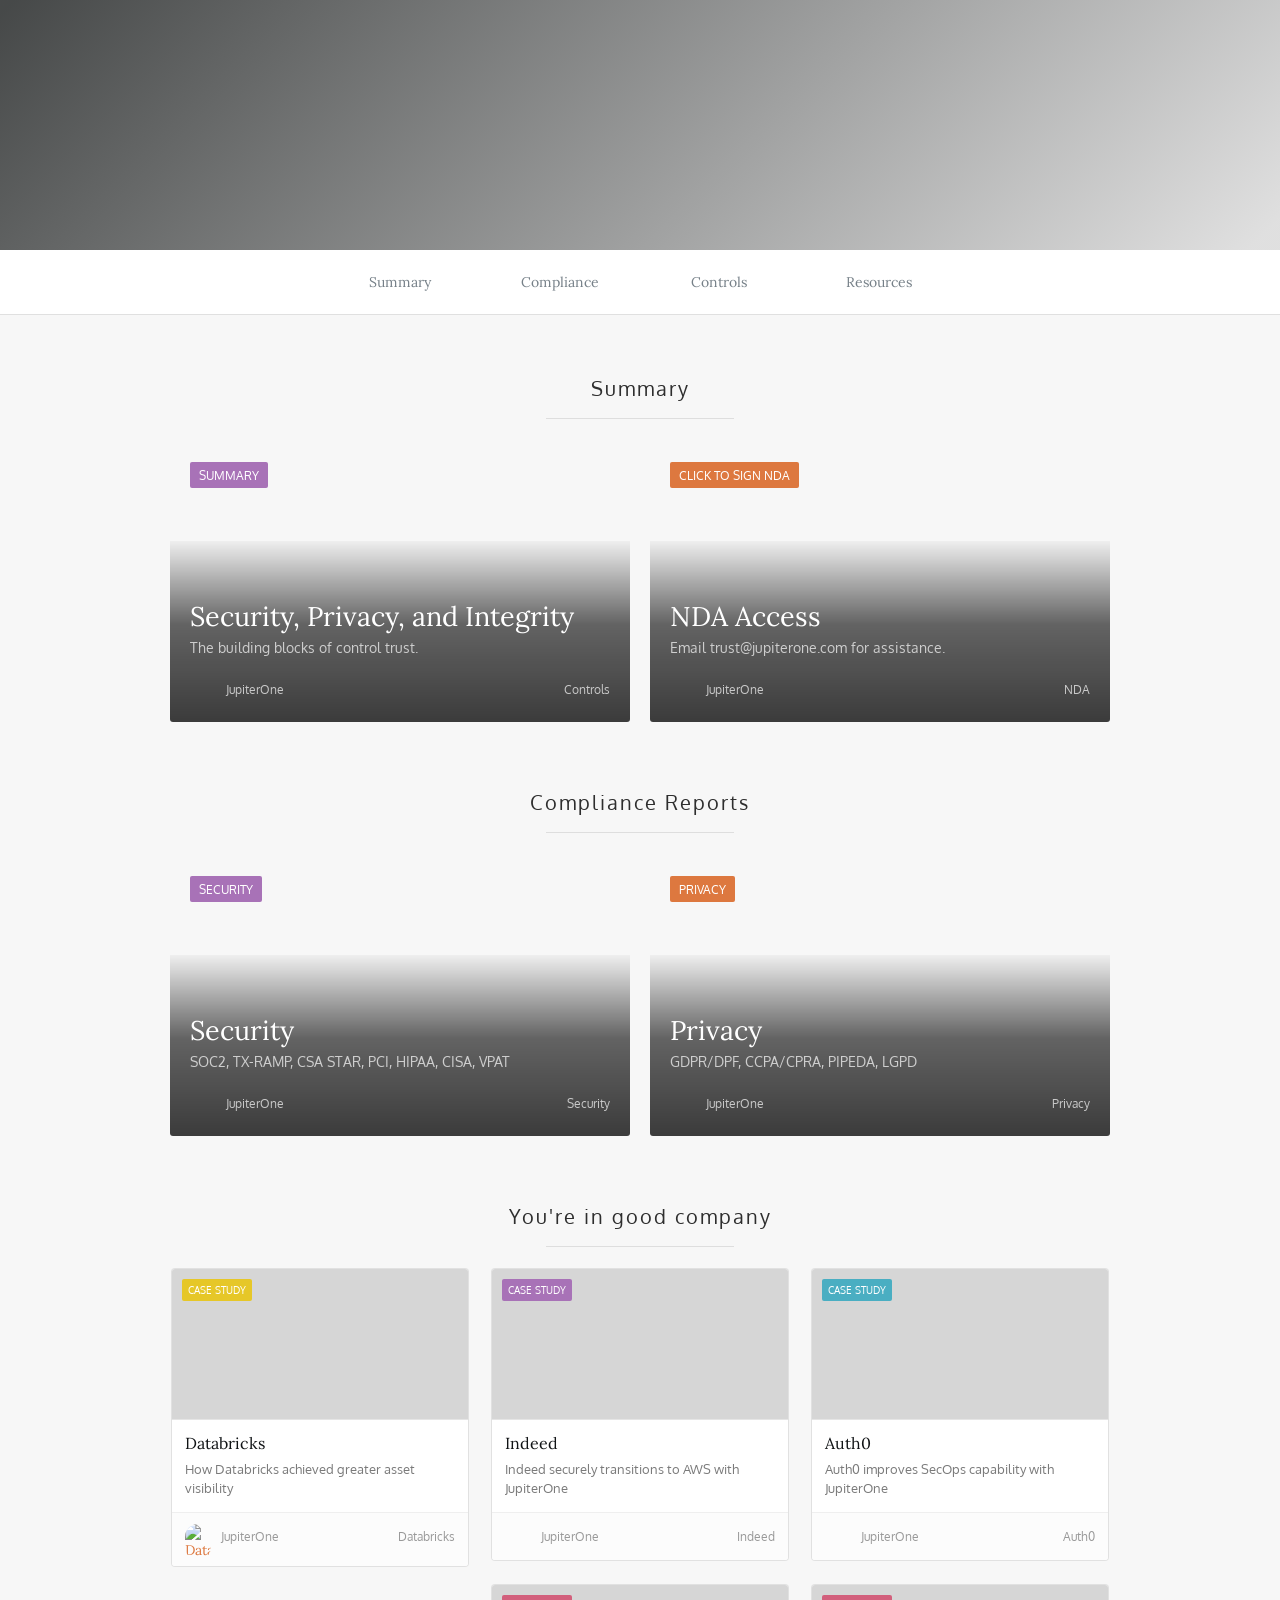
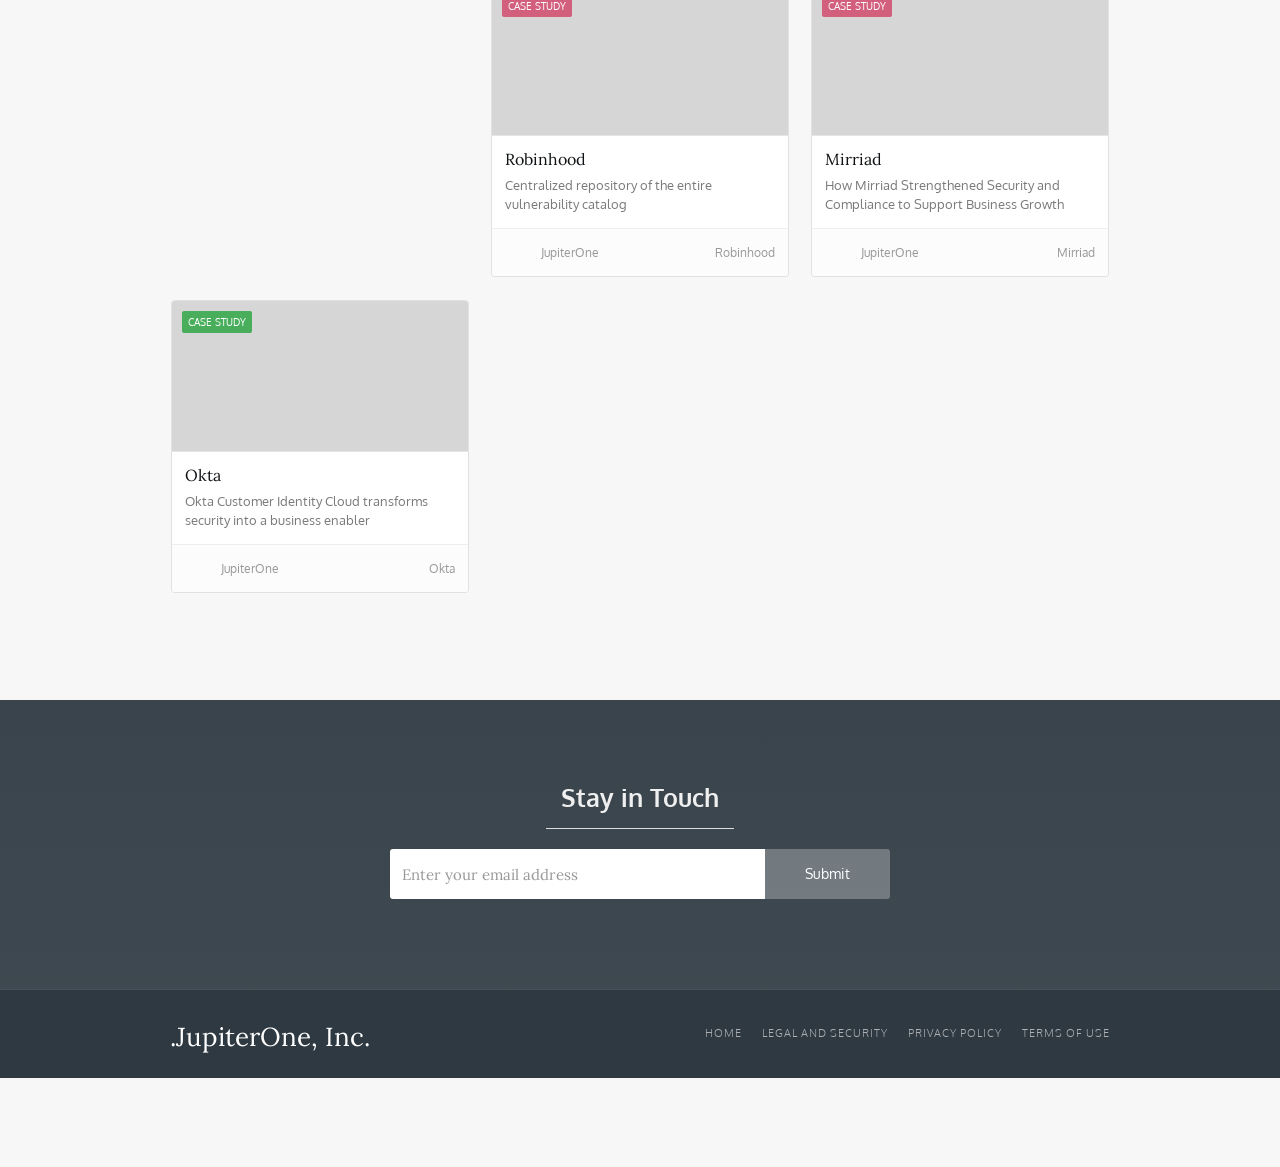
==== index.html @ 28ea2d63 "Update index.html" ====
<!DOCTYPE html>
<html>
   <head>
      <meta http-equiv="Content-Type" content="text/html; charset=UTF-8">
      <style>.wf-force-outline-none[tabindex="-1"]:focus{outline:none;}</style>
      <title>Trust @ JupiterOne</title>
      <meta content="width=device-width, initial-scale=1" name="viewport">
      <link href="style.css" rel="stylesheet" type="text/css">
      <link href="https://fonts.googleapis.com/" rel="preconnect">
      <link href="https://fonts.gstatic.com/" rel="preconnect" crossorigin="anonymous">
      <script src="webfont.js" type="text/javascript"></script>
      <link rel="stylesheet" href="" media="all">
      <script type="text/javascript">WebFont.load({  google: {    families: ["Lora:regular,italic,700","Oxygen:300,regular,700"]  }});</script>
      <script type="text/javascript">!function(o,c){var n=c.documentElement,t=" w-mod-";n.className+=t+"js",("ontouchstart"in o||o.DocumentTouch&&c instanceof DocumentTouch)&&(n.className+=t+"touch")}(window,document);</script>
      <link href="https://cdn.prod.website-files.com/6266ff495972f5842b11a116/628cf51d4283cd71aa6d47e0_favicon.png" rel="shortcut icon" type="image/x-icon">
      <link href="https://cdn.prod.website-files.com/6266ff495972f5842b11a116/628cf51d4283cd71aa6d47e0_favicon.png" rel="apple-touch-icon">
   </head>
   <body>
         <div class="hero-section">
            <div class="hero-content w-container">
               <div style="transform: translate3d(0px, 0px, 0px) scale3d(1, 1, 1) rotateX(0deg) rotateY(0deg) rotateZ(0deg) skew(0deg, 0deg); opacity: 1; transform-style: preserve-3d;" class="hero-heading"></div>
               <div style="opacity: 1; transform: translate3d(0px, 0px, 0px) scale3d(1, 1, 1) rotateX(0deg) rotateY(0deg) rotateZ(0deg) skew(0deg, 0deg); transform-style: preserve-3d;" class="hero-subheading"></div>
            </div>
         </div>
         <div class="category-section">
            <div class="w-container">
               <div class="w-dyn-list">
                  <div role="list" class="w-clearfix w-dyn-items w-row" style="display: flex; justify-content: center;">
                     <div role="listitem" class="category-wrapper w-dyn-item w-col w-col-2"><a href="index.html" class="category-link">Summary</a></div>
                     <div role="listitem" class="category-wrapper w-dyn-item w-col w-col-2"><a href="/trust/trust-compliance.html" class="category-link">Compliance</a></div>
                     <div role="listitem" class="category-wrapper w-dyn-item w-col w-col-2"><a href="/trust/trust-controls.html" class="category-link">Controls</a></div>
                     <div role="listitem" class="category-wrapper w-dyn-item w-col w-col-2"><a href="/trust/trust-resources.html" class="category-link">Resources</a></div>
                  </div>
               </div>
            </div>
         </div>
      <div id="posts" class="main-section bottom-padding"> <!-- posts begin here -->
            <div id="Latest-post" class="w-container">
               <div class="section-heading"> <!-- sections begin here -->
                  <h2 class="section-title">Summary</h2>
                  <div class="med-divider"></div>
               </div>
               <div class="w-dyn-list"> <!-- thumbnail row begin here -->
                  <div role="list" class="w-clearfix w-dyn-items w-row">
                     <div role="listitem" class="featuredthumbnail w-dyn-item w-col w-col-6"> <!-- thumbnails begin here -->
                        <a href="/trust/trust-controls.html" data-w-id="3c1b0055-dd47-cc77-5812-26c30ac7c948" class="featured-wrapper w-inline-block">
                           <div>
                              <div style="background-color:#a872b7" class="category-tag-2">Summary</div>
                              <div style="background-image: url(&quot;https://cdn.prod.website-files.com/6285b9c0f95b5ea1e88356db/63dac755833efbbbdab03b5a_jupiterone_blog_query%20builder-p-1080.png&quot;); transform: translate3d(0px, 0px, 0px) scale3d(1, 1, 1) rotateX(0deg) rotateY(0deg) rotateZ(0deg) skew(0deg, 0deg); transform-style: preserve-3d;" class="featured-image"></div>
                           </div>
                           <div class="featured-text">
                              <div class="featured-title">Security, Privacy, and Integrity</div>
                              <div class="featured-description">The building blocks of control trust.</div>
                              <div class="featured-details">
                                 <div class="w-clearfix">
                                    <img alt="" src="https://images.peerspot.com/image/upload/c_scale,dpr_3.0,f_auto,q_100,w_60/8gvvihca212r0fef0m4paeqx32y7.png" class="author-img">
                                    <div class="author-title lite">JupiterOne</div>
                                    <div class="thumbnail-date lite">Controls</div>
                                 </div>
                              </div>
                            </div>
                        </a>
                    </div>
                     <div role="listitem" class="featuredthumbnail w-dyn-item w-col w-col-6"> <!-- thumbnails begin here -->
                        <a href="https://www.papermark.com/view/cmbk5abm80003ky04n7y00irm" data-w-id="3c1b0055-dd47-cc77-5812-26c30ac7c948" class="featured-wrapper w-inline-block">
                           <div>
                              <div style="background-color:#dd783f" class="category-tag-2">Click to sign NDA</div>
                              <div style="background-image: url(&quot;https://cdn.prod.website-files.com/6285b9c0f95b5ea1e88356db/63d2cd65176b6d662fc40944_jupiterone_blog_top11-p-800.png&quot;); transform: translate3d(0px, 0px, 0px) scale3d(1, 1, 1) rotateX(0deg) rotateY(0deg) rotateZ(0deg) skew(0deg, 0deg); transform-style: preserve-3d;" class="featured-image"></div>
                           </div>
                           <div class="featured-text">
                              <div class="featured-title">NDA Access</div>
                              <div class="featured-description">Email trust@jupiterone.com for assistance.</div>
                              <div class="featured-details">
                                 <div class="w-clearfix">
                                    <img alt="" src="https://images.peerspot.com/image/upload/c_scale,dpr_3.0,f_auto,q_100,w_60/8gvvihca212r0fef0m4paeqx32y7.png" class="author-img">
                                    <div class="author-title lite">JupiterOne</div>
                                    <div class="thumbnail-date lite">NDA</div>
                                 </div>
                              </div>
                           </div>
                        </a>
                     </div>
                  </div> <!--  Closes <div role="list" class="w-clearfix w-dyn-items w-row"> -->
               </div> <!-- Closes <div class="w-dyn-list"> -->
            </div> <!-- Closes <div id="Latest-post" class="w-container"> -->

      <div id="posts" class="main-section bottom-padding"> <!-- posts begin here -->
            <div id="Latest-post" class="w-container">
               <div class="section-heading"> <!-- sections begin here -->
                  <h2 class="section-title">Compliance Reports</h2>
                  <div class="med-divider"></div>
               </div>
               <div class="w-dyn-list"> <!-- thumbnail row begin here -->
                  <div role="list" class="w-clearfix w-dyn-items w-row">
                     <div role="listitem" class="featuredthumbnail w-dyn-item w-col w-col-6"> <!-- thumbnails begin here -->
                        <a href="/trust/trust-compliance.html" data-w-id="3c1b0055-dd47-cc77-5812-26c30ac7c948" class="featured-wrapper w-inline-block">
                           <div>
                              <div style="background-color:#a872b7" class="category-tag-2">Security</div>
                              <div style="background-image: url(&quot;https://cdn.prod.website-files.com/6285b9c0f95b5ea1e88356db/6304f6a05c91085bc8f19ae1_jupiterone_starbase-ez_feat.jpeg&quot;); transform: translate3d(0px, 0px, 0px) scale3d(1, 1, 1) rotateX(0deg) rotateY(0deg) rotateZ(0deg) skew(0deg, 0deg); transform-style: preserve-3d;" class="featured-image"></div>
                           </div>
                           <div class="featured-text">
                              <div class="featured-title">Security</div>
                              <div class="featured-description">SOC2, TX-RAMP, CSA STAR, PCI, HIPAA, CISA, VPAT</div>
                              <div class="featured-details">
                                 <div class="w-clearfix">
                                    <img alt="" src="https://images.peerspot.com/image/upload/c_scale,dpr_3.0,f_auto,q_100,w_60/8gvvihca212r0fef0m4paeqx32y7.png" class="author-img">
                                    <div class="author-title lite">JupiterOne</div>
                                    <div class="thumbnail-date lite">Security</div>
                                 </div>
                              </div>
                           </div>
                        </a>
                     </div>
                     <div role="listitem" class="featuredthumbnail w-dyn-item w-col w-col-6"> <!-- thumbnails begin here -->
                        <a href="/trust/trust-compliance.html" data-w-id="3c1b0055-dd47-cc77-5812-26c30ac7c948" class="featured-wrapper w-inline-block">
                           <div>
                              <div style="background-color:#dd783f" class="category-tag-2">Privacy</div>
                              <div style="background-image: url(&quot;https://cdn.prod.website-files.com/6285b9c0f95b5ea1e88356db/6304f6a44783816a6e244336_jupiterone_data-privacy-day-protecting-customers-data_feat.jpeg&quot;); transform: translate3d(0px, 0px, 0px) scale3d(1, 1, 1) rotateX(0deg) rotateY(0deg) rotateZ(0deg) skew(0deg, 0deg); transform-style: preserve-3d;" class="featured-image"></div>
                           </div>
                           <div class="featured-text">
                              <div class="featured-title">Privacy</div>
                              <div class="featured-description">GDPR/DPF, CCPA/CPRA, PIPEDA, LGPD</div>
                              <div class="featured-details">
                                 <div class="w-clearfix">
                                    <img alt="" src="https://images.peerspot.com/image/upload/c_scale,dpr_3.0,f_auto,q_100,w_60/8gvvihca212r0fef0m4paeqx32y7.png" class="author-img">
                                    <div class="author-title lite">JupiterOne</div>
                                    <div class="thumbnail-date lite">Privacy</div>
                                 </div>
                              </div>
                           </div>
                        </a>
                     </div>
                  </div> <!--  Closes <div role="list" class="w-clearfix w-dyn-items w-row"> -->
               </div> <!-- Closes <div class="w-dyn-list"> -->
            </div> <!-- Closes <div id="Latest-post" class="w-container"> -->

            <div class="w-container">
               <div class="section-heading">
                  <h2 class="section-title">You're in good company</h2>
                  <div class="med-divider"></div>
               </div>
               <div class="w-dyn-list">
                  <div role="list" class="w-clearfix w-dyn-items w-row">
                     <div role="listitem" class="blog-thumbnail w-dyn-item w-col w-col-4">
                        <a href="https://www.jupiterone.com/resources?content-type=Case+Study" data-w-id="46150442-4efa-9d36-3a4c-20d527e7a6bc" class="thumbnail-wrapper w-inline-block">
                           <div class="image-wrapper">
                              <div style="background-image: url(&quot;https://cmscritic.com/ms-content/uploads/2025/05/databricks.jpg?format=auto&width=1920&quot;); transform: translate3d(0px, 0px, 0px) scale3d(1, 1, 1) rotateX(0deg) rotateY(0deg) rotateZ(0deg) skew(0deg, 0deg); transform-style: preserve-3d;" class="thumbnail-image"></div>
                              <div style="background-color:#e6c728" class="category-tag">Case Study</div>
                           </div>
                           <div class="thumbnail-text">
                              <div class="blog-title">Databricks</div>
                              <div class="preview-text">How Databricks achieved greater asset visibility</div>
                           </div>
                           <div class="thumb-details w-clearfix">
                              <img alt="Databricks" src="https://images.peerspot.com/image/upload/c_scale,dpr_3.0,f_auto,q_100,w_60/8gvvihca212r0fef0m4paeqx32y7.png" class="author-img">
                              <div class="author-title">JupiterOne</div>
                              <div class="thumbnail-date">Databricks</div>
                           </div>
                        </a>
                     </div>
                     <div role="listitem" class="blog-thumbnail w-dyn-item w-col w-col-4">
                        <a href="https://www.jupiterone.com/resources?content-type=Case+Study" data-w-id="46150442-4efa-9d36-3a4c-20d527e7a6bc" class="thumbnail-wrapper w-inline-block">
                           <div class="image-wrapper">
                              <div style="background-image: url(&quot;https://indeed.design/static/83ab86812786bc2368a3e95258b2fa66/06186/Indeed-wordmark.webp&quot;); transform: translate3d(0px, 0px, 0px) scale3d(1, 1, 1) rotateX(0deg) rotateY(0deg) rotateZ(0deg) skew(0deg, 0deg); transform-style: preserve-3d;" class="thumbnail-image"></div>
                              <div style="background-color:#a872b7" class="category-tag">Case Study</div>
                           </div>
                           <div class="thumbnail-text">
                              <div class="blog-title">Indeed</div>
                              <div class="preview-text">Indeed securely transitions to AWS with JupiterOne</div>
                           </div>
                           <div class="thumb-details w-clearfix">
                              <img alt="" src="https://images.peerspot.com/image/upload/c_scale,dpr_3.0,f_auto,q_100,w_60/8gvvihca212r0fef0m4paeqx32y7.png" class="author-img">
                              <div class="author-title">JupiterOne</div>
                              <div class="thumbnail-date">Indeed</div>
                           </div>
                        </a>
                     </div>
                     <div role="listitem" class="blog-thumbnail w-dyn-item w-col w-col-4">
                        <a href="https://www.jupiterone.com/resources?content-type=Case+Study" data-w-id="46150442-4efa-9d36-3a4c-20d527e7a6bc" class="thumbnail-wrapper w-inline-block">
                           <div class="image-wrapper">
                              <div style="background-image: url(&quot;https://f.hubspotusercontent00.net/hubfs/5957403/Auth0.png&quot;); transform: translate3d(0px, 0px, 0px) scale3d(1, 1, 1) rotateX(0deg) rotateY(0deg) rotateZ(0deg) skew(0deg, 0deg); transform-style: preserve-3d;" class="thumbnail-image"></div>
                              <div style="background-color:#4aaec2" class="category-tag">Case Study</div>
                           </div>
                           <div class="thumbnail-text">
                              <div class="blog-title">Auth0</div>
                              <div class="preview-text">Auth0 improves SecOps capability with JupiterOne</div>
                           </div>
                           <div class="thumb-details w-clearfix">
                              <img alt="" src="https://images.peerspot.com/image/upload/c_scale,dpr_3.0,f_auto,q_100,w_60/8gvvihca212r0fef0m4paeqx32y7.png" class="author-img">
                              <div class="author-title">JupiterOne</div>
                              <div class="thumbnail-date">Auth0</div>
                           </div>
                        </a>
                     </div>
                     <div role="listitem" class="blog-thumbnail w-dyn-item w-col w-col-4">
                        <a href="https://www.jupiterone.com/resources?content-type=Case+Study" data-w-id="46150442-4efa-9d36-3a4c-20d527e7a6bc" class="thumbnail-wrapper w-inline-block">
                           <div class="image-wrapper">
                              <div style="background-image: url(&quot;https://cf-images.us-east-1.prod.boltdns.net/v1/static/854081161001/77eef93c-830f-4c57-8b0f-22f2dab84072/80c4df4a-a3ca-4bc3-90a3-06279bfbb542/1280x720/match/image.jpg&quot;); transform: translate3d(0px, 0px, 0px) scale3d(1, 1, 1) rotateX(0deg) rotateY(0deg) rotateZ(0deg) skew(0deg, 0deg); transform-style: preserve-3d;" class="thumbnail-image"></div>
                              <div style="background-color:#d25f7c" class="category-tag">Case Study</div>
                           </div>
                           <div class="thumbnail-text">
                              <div class="blog-title">Robinhood</div>
                              <div class="preview-text">Centralized repository of the entire vulnerability catalog</div>
                           </div>
                           <div class="thumb-details w-clearfix">
                              <img alt="" src="https://images.peerspot.com/image/upload/c_scale,dpr_3.0,f_auto,q_100,w_60/8gvvihca212r0fef0m4paeqx32y7.png" class="author-img">
                              <div class="author-title">JupiterOne</div>
                              <div class="thumbnail-date">Robinhood</div>
                           </div>
                        </a>
                     </div>
                     <div role="listitem" class="blog-thumbnail w-dyn-item w-col w-col-4">
                        <a href="https://www.jupiterone.com/resources?content-type=Case+Study" data-w-id="46150442-4efa-9d36-3a4c-20d527e7a6bc" class="thumbnail-wrapper w-inline-block">
                           <div class="image-wrapper">
                              <div style="background-image: url(&quot;https://www.perivan.com/wp-content/uploads/2024/05/mirrad.png&quot;); transform: translate3d(0px, 0px, 0px) scale3d(1, 1, 1) rotateX(0deg) rotateY(0deg) rotateZ(0deg) skew(0deg, 0deg); transform-style: preserve-3d;" class="thumbnail-image"></div>
                              <div style="background-color:#d25f7c" class="category-tag">Case Study</div>
                           </div>
                           <div class="thumbnail-text">
                              <div class="blog-title">Mirriad</div>
                              <div class="preview-text">How Mirriad Strengthened Security and Compliance to Support Business Growth</div>
                           </div>
                           <div class="thumb-details w-clearfix">
                              <img alt="" src="https://images.peerspot.com/image/upload/c_scale,dpr_3.0,f_auto,q_100,w_60/8gvvihca212r0fef0m4paeqx32y7.png" class="author-img">
                              <div class="author-title">JupiterOne</div>
                              <div class="thumbnail-date">Mirriad</div>
                           </div>
                        </a>
                     </div>
                     <div role="listitem" class="blog-thumbnail w-dyn-item w-col w-col-4">
                        <a href="https://www.jupiterone.com/resources?content-type=Case+Study" data-w-id="46150442-4efa-9d36-3a4c-20d527e7a6bc" class="thumbnail-wrapper w-inline-block">
                           <div class="image-wrapper">
                              <div style="background-image: url(&quot;https://www.okta.com/content/dam/okta---digital/en_us/images/graphics/og-image-webinars-hub.png&quot;); transform: translate3d(0px, 0px, 0px) scale3d(1, 1, 1) rotateX(0deg) rotateY(0deg) rotateZ(0deg) skew(0deg, 0deg); transform-style: preserve-3d;" class="thumbnail-image"></div>
                              <div style="background-color:#49ae5c" class="category-tag">Case Study</div>
                           </div>
                           <div class="thumbnail-text">
                              <div class="blog-title">Okta</div>
                              <div class="preview-text">Okta Customer Identity Cloud transforms security into a business enabler</div>
                           </div>
                           <div class="thumb-details w-clearfix">
                              <img alt="" src="https://images.peerspot.com/image/upload/c_scale,dpr_3.0,f_auto,q_100,w_60/8gvvihca212r0fef0m4paeqx32y7.png" class="author-img">
                              <div class="author-title">JupiterOne</div>
                              <div class="thumbnail-date">Okta</div>
                           </div>
                        </a>
                     </div>
                  </div>
               </div>
            </div>
         </div>
<!--      </div> <!-- this was added to increase the space between the content above and remove the bottom after -->
         <div class="main-section dark">
            <div class="w-container">
               <div class="section-heading">
                  <h2 class="white">Stay in Touch</h2>
                  <div class="med-divider"></div>
               </div>
               <div class="form-wrapper w-form">
                  <form id="email-form" name="email-form" data-name="Email Form" method="POST" action="https://formsubmit.co/trust@jupiterone.com" class="w-clearfix" data-wf-page-id="5e4b1929fccc7f5af9de826b" data-wf-element-id="3bd33d45-8464-92a7-9cf0-d7b045aa296d"><input class="field w-input" maxlength="256" name="email" data-name="Email" placeholder="Enter your email address" type="email" id="email" required=""><input type="submit" data-wait="Please wait..." class="submit-button w-button" value="Submit">
                  <input type="hidden" name="_captcha" value="false">
                  <input type="hidden" name="_subject" value="New Trust Submission!">
                  <input type="hidden" name="_next" value="https://www.jupiterone.com"></form>
                  <div class="success-message w-form-done">
                     <br>Thank you! Your submission has been received!
                  </div>
                  <div class="w-form-fail">
                  <br>Oops! Something went wrong while submitting the form.
                  </div>
               </div>
            </div>
            <div class="footer-section">
               <div class="w-container">
                  <div class="w-row">
                     <div class="w-col w-col-4 w-col-small-4">
                        <a href="https://www.jupiterone.com/" aria-current="page" class="footer-logo w-inline-block w--current">
                           <div class="long-text">.JupiterOne, Inc.</div>
                        </a>
                     </div>
                     <div class="footer-links w-col w-col-8 w-col-small-8"><a href="https://www.jupiterone.com" aria-current="page" class="footer-link w--current">Home</a><a href="https://www.jupiterone.com/legal-and-security-hub" class="footer-link">Legal and Security</a><a href="https://www.jupiterone.com/privacy-policy" class="footer-link">Privacy Policy</a><a href="https://www.jupiterone.com/terms-of-use" class="footer-link">Terms of Use</a></div>
                  </div>
               </div>
<!--            </div> -->
<!--         </div> -->
<!--      </div> -->
   </body>
</html>
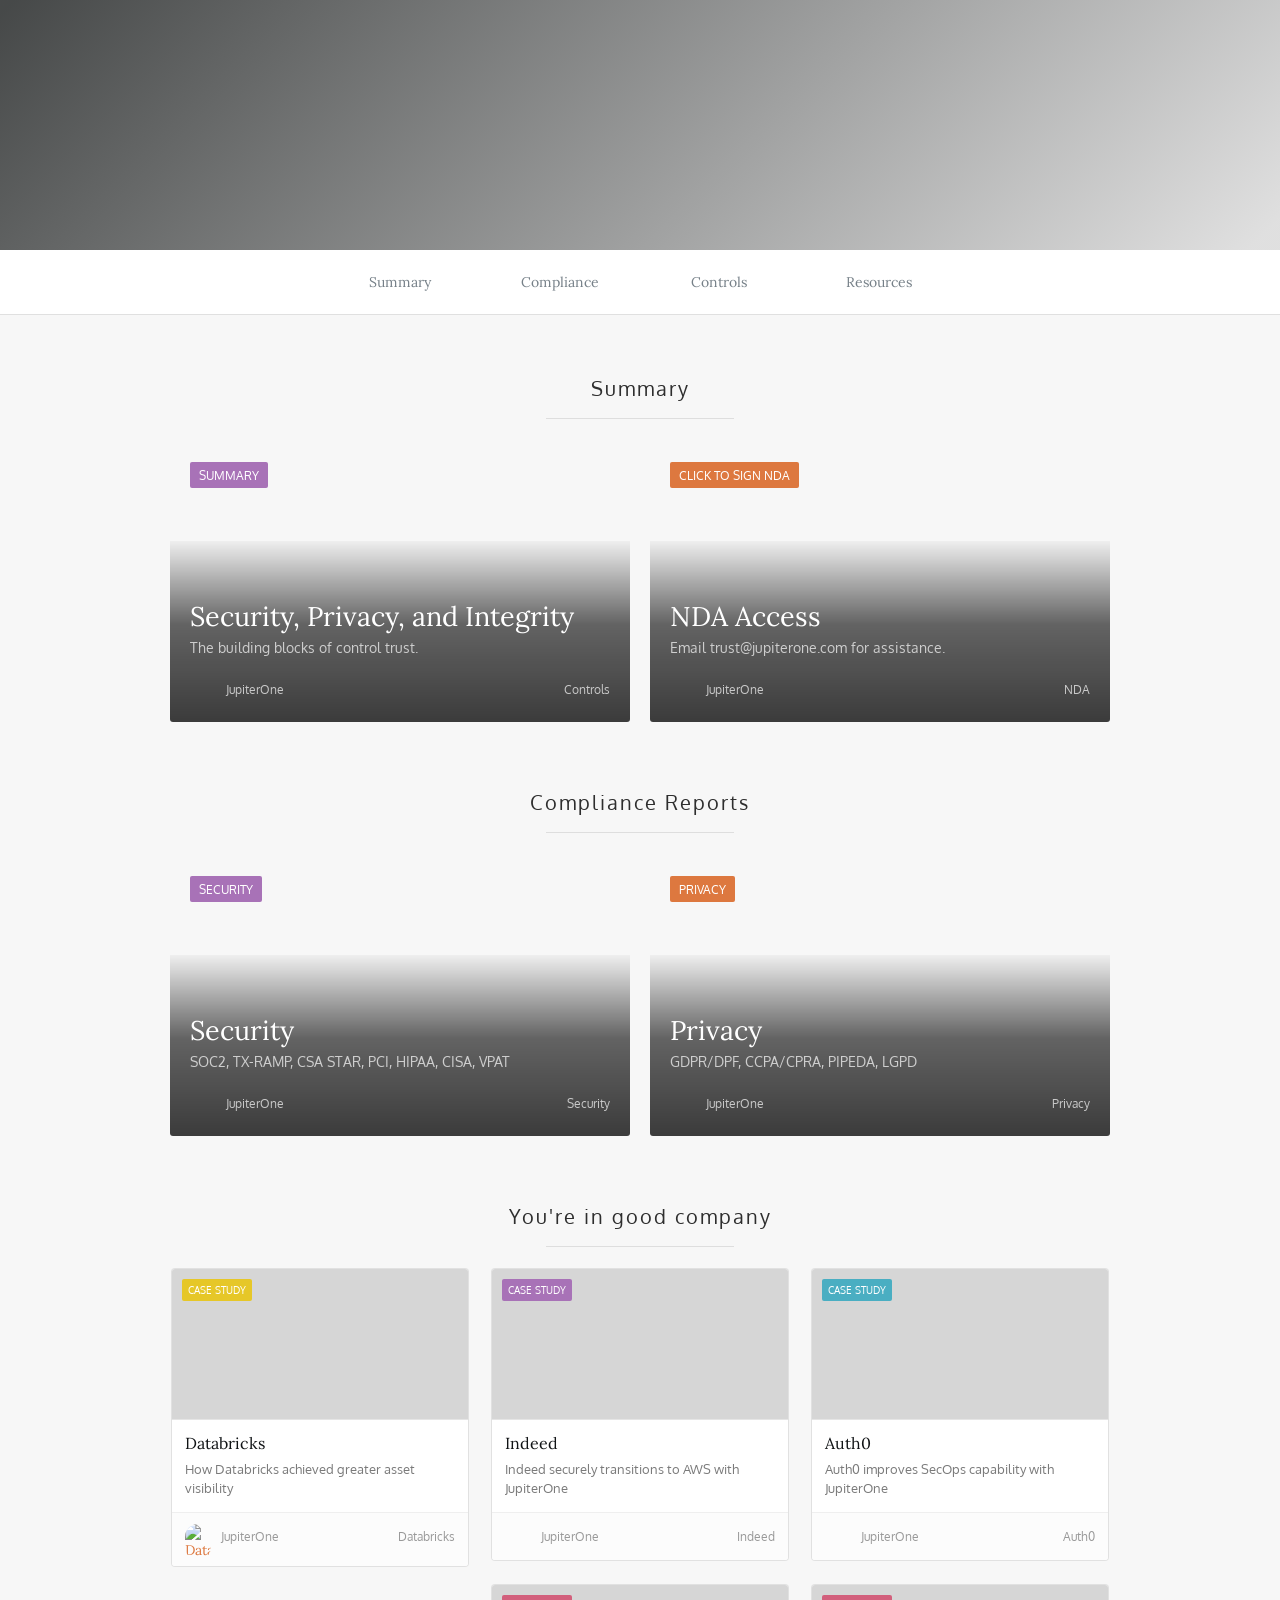
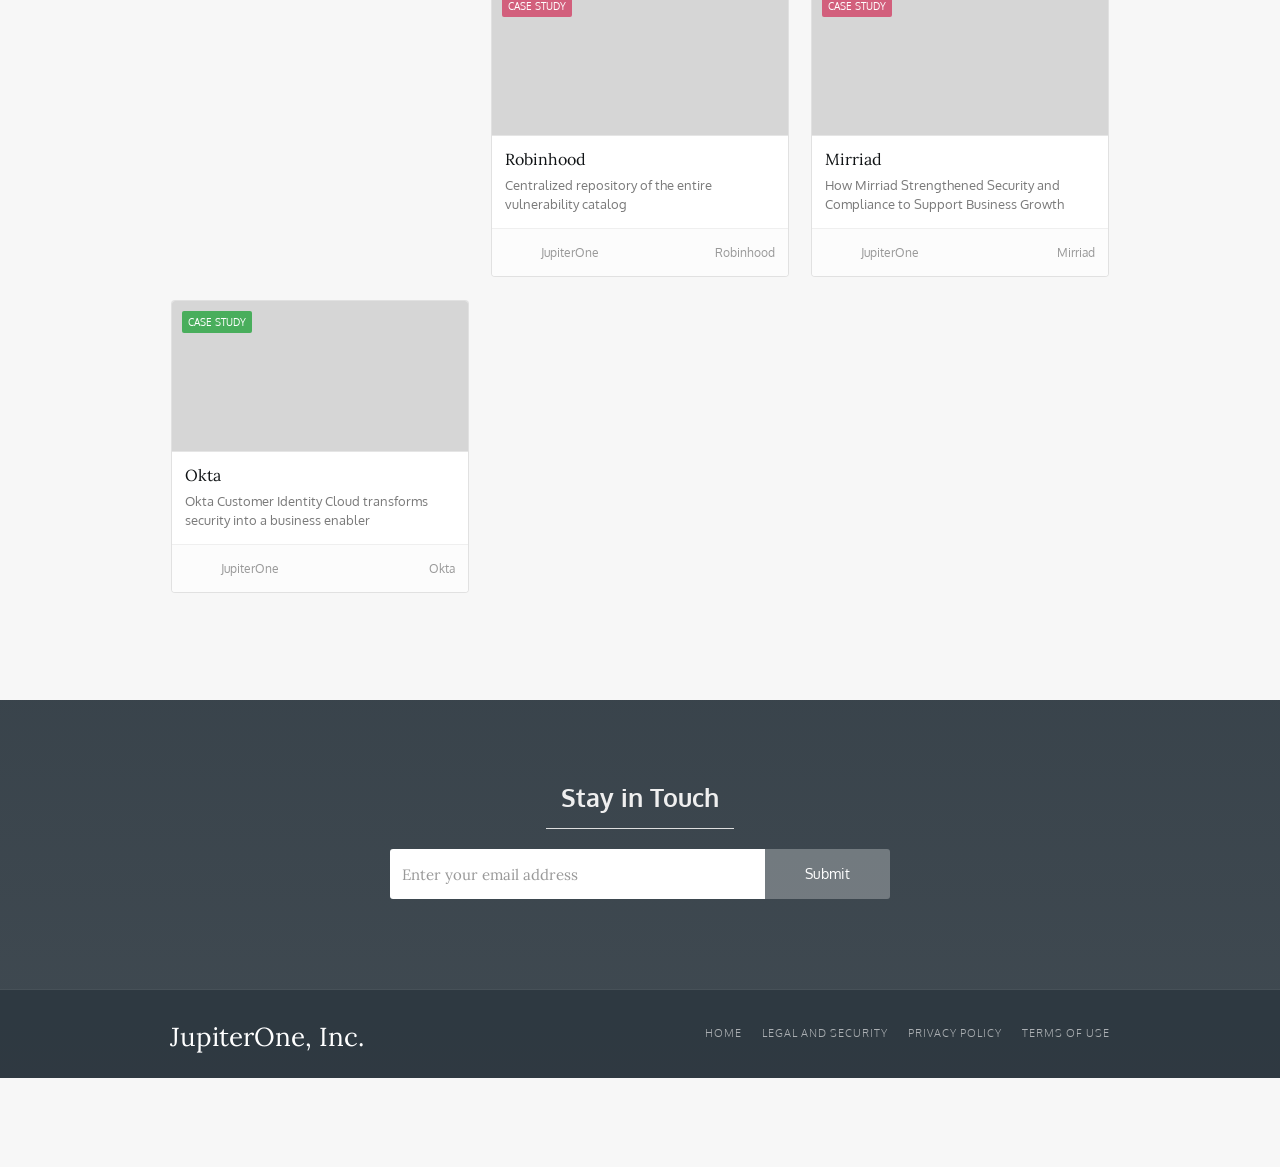
==== commit 780091ef: "Update index.html" ====
--- a/index.html
+++ b/index.html
@@ -272,12 +272,12 @@
                   <div class="w-row">
                      <div class="w-col w-col-4 w-col-small-4">
                         <a href="https://www.jupiterone.com/" aria-current="page" class="footer-logo w-inline-block w--current">
-                           <div class="long-text">.JupiterOne, Inc.</div>
+                           <div class="long-text">JupiterOne, Inc.</div>
                         </a>
                      </div>
                      <div class="footer-links w-col w-col-8 w-col-small-8"><a href="https://www.jupiterone.com" aria-current="page" class="footer-link w--current">Home</a><a href="https://www.jupiterone.com/legal-and-security-hub" class="footer-link">Legal and Security</a><a href="https://www.jupiterone.com/privacy-policy" class="footer-link">Privacy Policy</a><a href="https://www.jupiterone.com/terms-of-use" class="footer-link">Terms of Use</a></div>
                   </div>
-               </div>
+<!--               </div> -->
 <!--            </div> -->
 <!--         </div> -->
 <!--      </div> -->
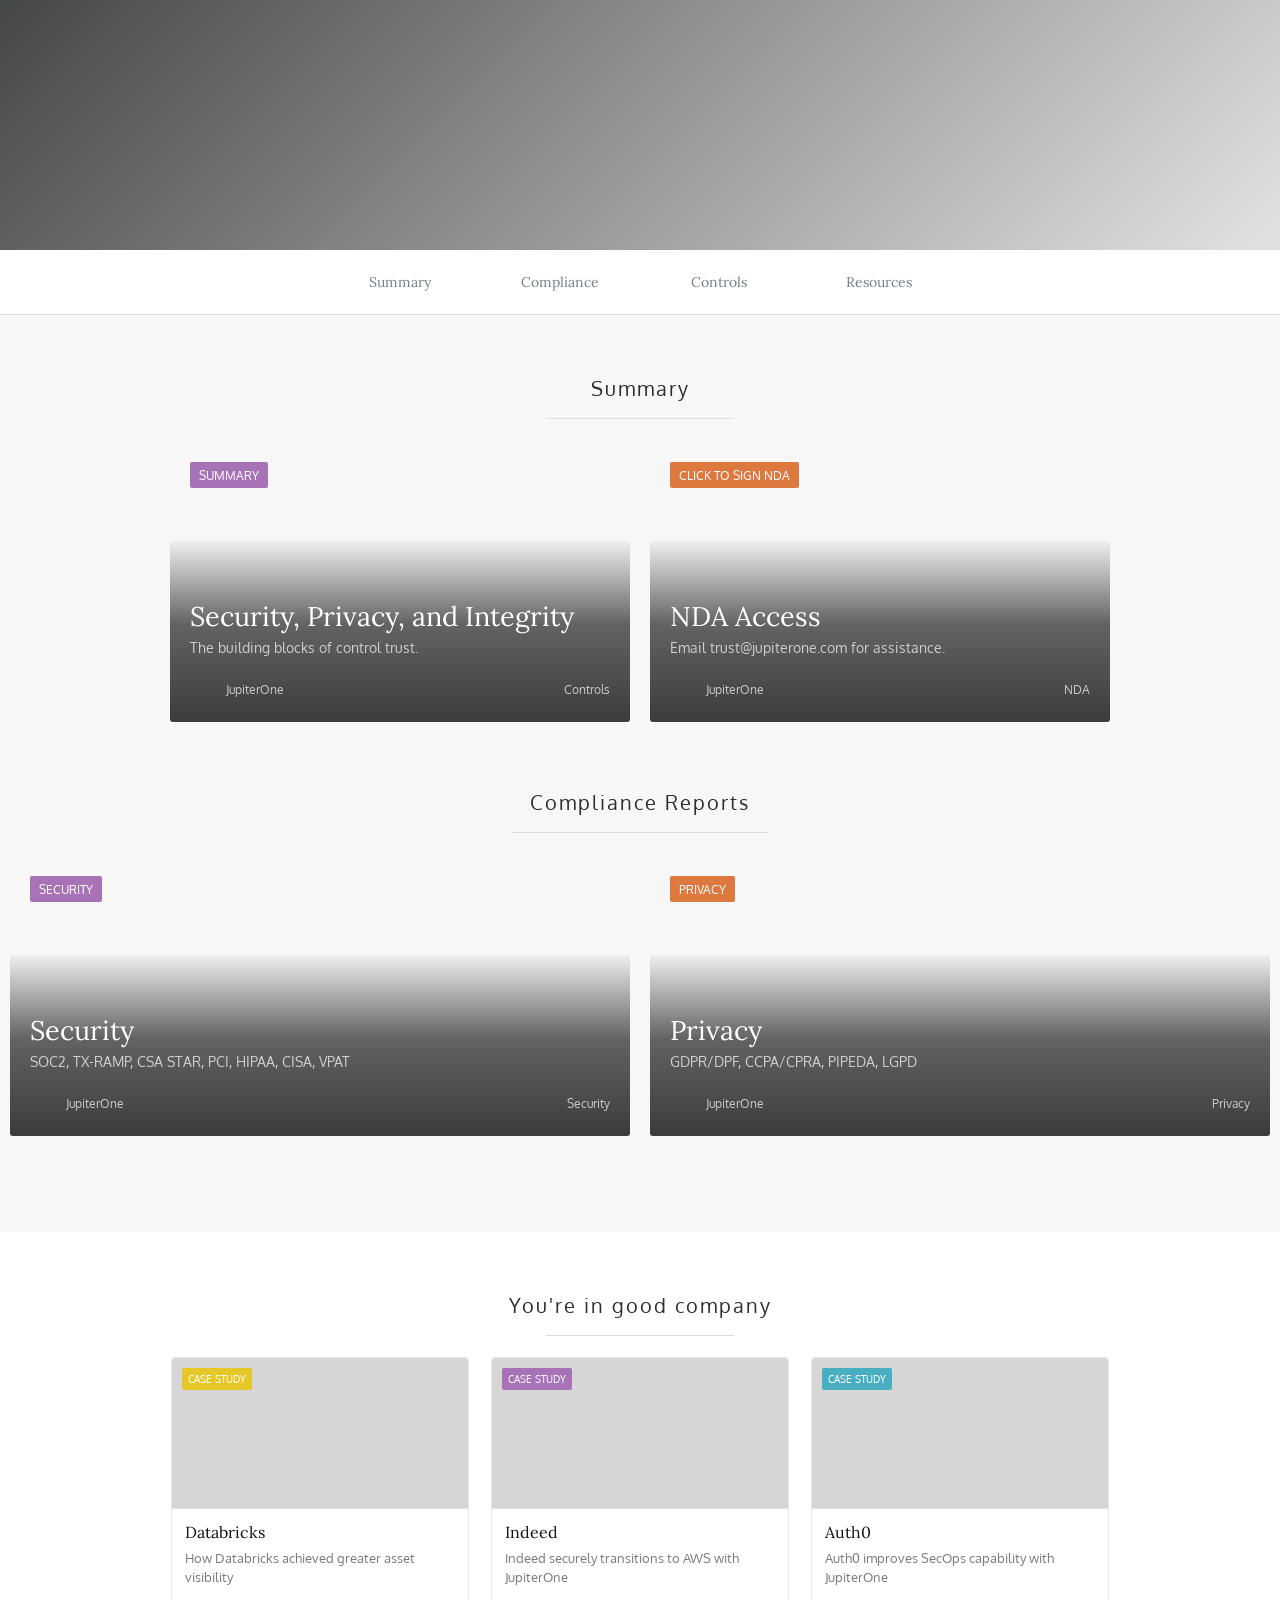
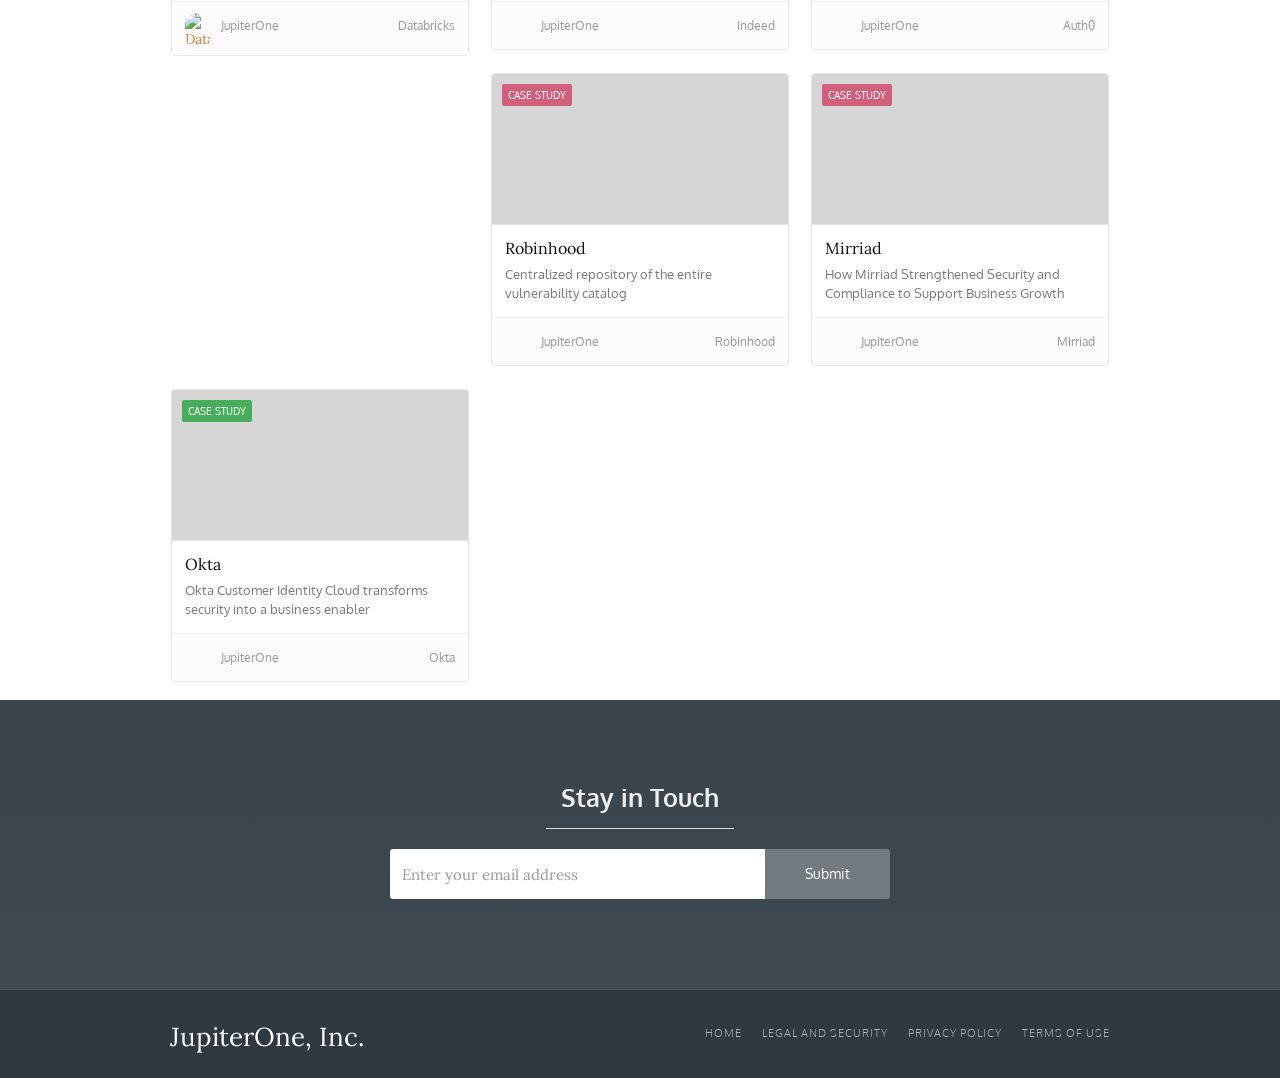
==== commit b55b4860: "Update index.html" ====
--- a/index.html
+++ b/index.html
@@ -84,8 +84,8 @@
                </div> <!-- Closes <div class="w-dyn-list"> -->
             </div> <!-- Closes <div id="Latest-post" class="w-container"> -->
 
-      <div id="posts" class="main-section bottom-padding"> <!-- posts begin here -->
-            <div id="Latest-post" class="w-container">
+<!--      <div id="posts" class="main-section bottom-padding"> <!-- posts begin here -->
+<!--            <div id="Latest-post" class="w-container"> -->
                <div class="section-heading"> <!-- sections begin here -->
                   <h2 class="section-title">Compliance Reports</h2>
                   <div class="med-divider"></div>
@@ -277,9 +277,9 @@
                      </div>
                      <div class="footer-links w-col w-col-8 w-col-small-8"><a href="https://www.jupiterone.com" aria-current="page" class="footer-link w--current">Home</a><a href="https://www.jupiterone.com/legal-and-security-hub" class="footer-link">Legal and Security</a><a href="https://www.jupiterone.com/privacy-policy" class="footer-link">Privacy Policy</a><a href="https://www.jupiterone.com/terms-of-use" class="footer-link">Terms of Use</a></div>
                   </div>
-<!--               </div> -->
-<!--            </div> -->
-<!--         </div> -->
+               </div> <!-- closes w-container -->
+            </div> <!-- closes footer-section -->
+         </div> <!-- closes main section dark -->
 <!--      </div> -->
    </body>
 </html>
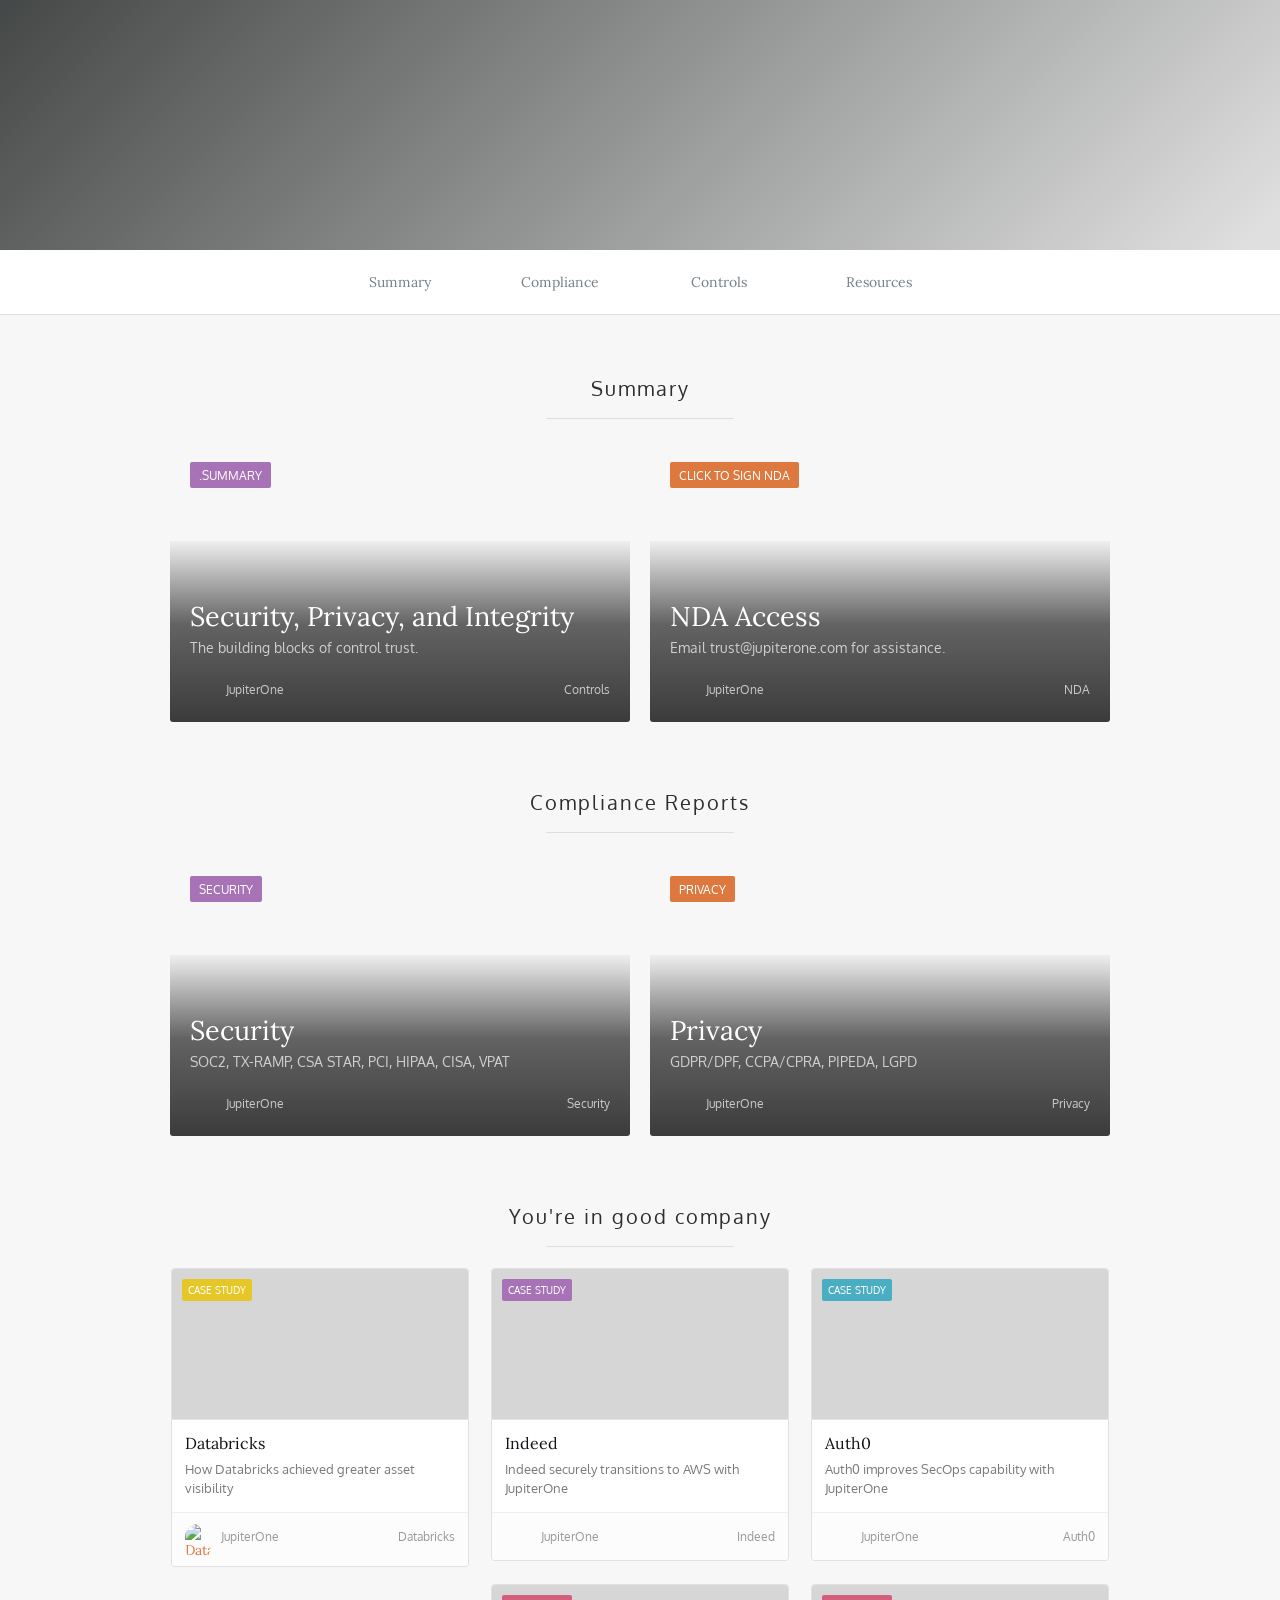
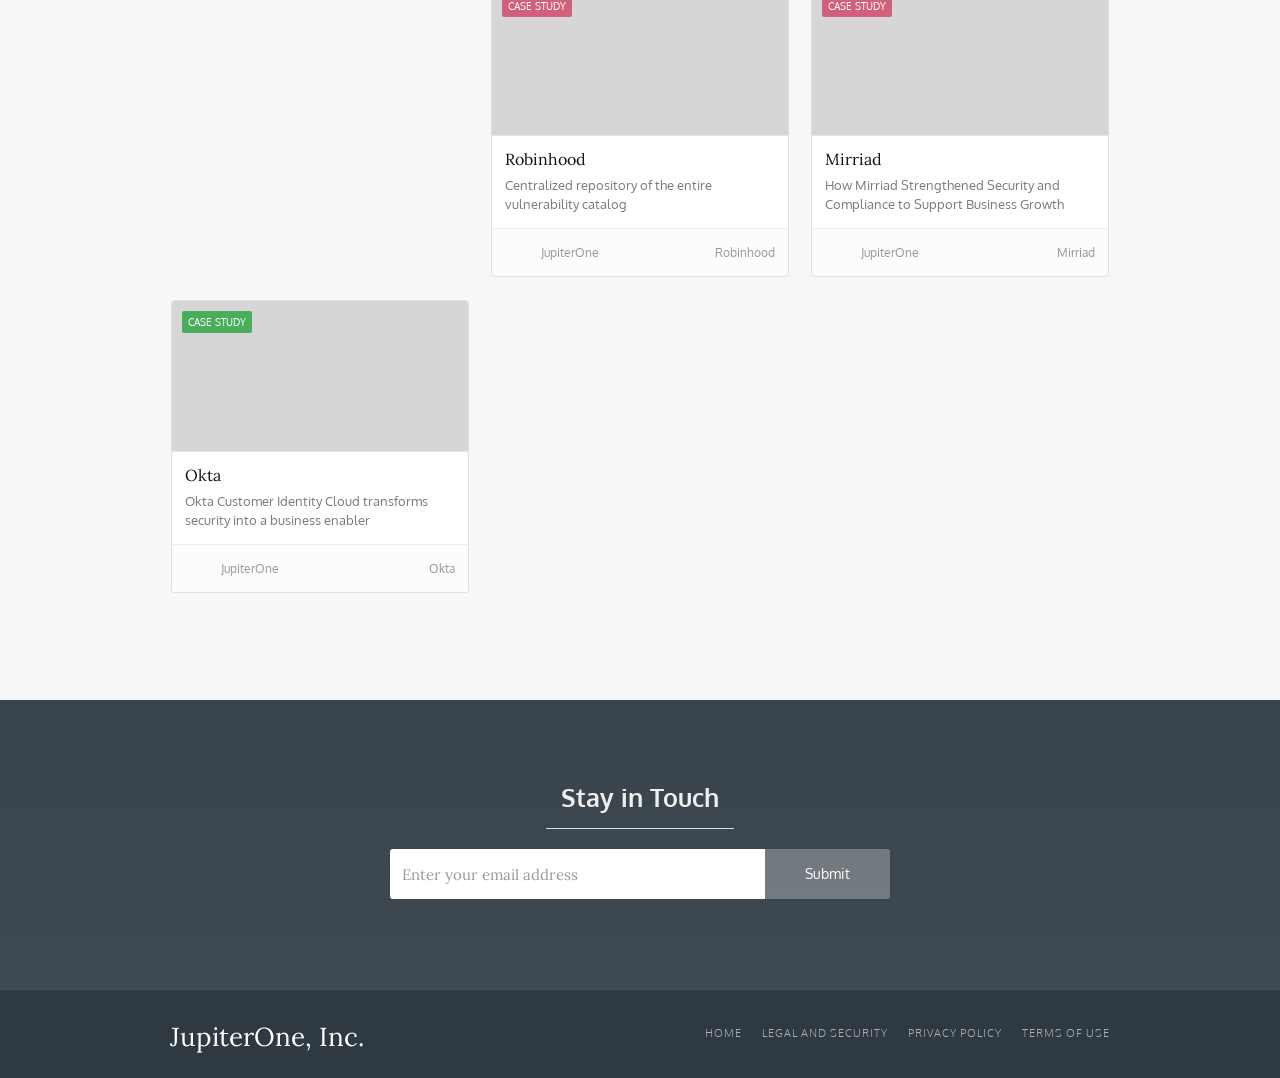
==== commit 5c28304f: "Update index.html" ====
--- a/index.html
+++ b/index.html
@@ -45,7 +45,7 @@
                      <div role="listitem" class="featuredthumbnail w-dyn-item w-col w-col-6"> <!-- thumbnails begin here -->
                         <a href="/trust/trust-controls.html" data-w-id="3c1b0055-dd47-cc77-5812-26c30ac7c948" class="featured-wrapper w-inline-block">
                            <div>
-                              <div style="background-color:#a872b7" class="category-tag-2">Summary</div>
+                              <div style="background-color:#a872b7" class="category-tag-2">.Summary</div>
                               <div style="background-image: url(&quot;https://cdn.prod.website-files.com/6285b9c0f95b5ea1e88356db/63dac755833efbbbdab03b5a_jupiterone_blog_query%20builder-p-1080.png&quot;); transform: translate3d(0px, 0px, 0px) scale3d(1, 1, 1) rotateX(0deg) rotateY(0deg) rotateZ(0deg) skew(0deg, 0deg); transform-style: preserve-3d;" class="featured-image"></div>
                            </div>
                            <div class="featured-text">
@@ -85,7 +85,7 @@
             </div> <!-- Closes <div id="Latest-post" class="w-container"> -->
 
 <!--      <div id="posts" class="main-section bottom-padding"> <!-- posts begin here -->
-<!--            <div id="Latest-post" class="w-container"> -->
+            <div id="Latest-post" class="w-container">
                <div class="section-heading"> <!-- sections begin here -->
                   <h2 class="section-title">Compliance Reports</h2>
                   <div class="med-divider"></div>
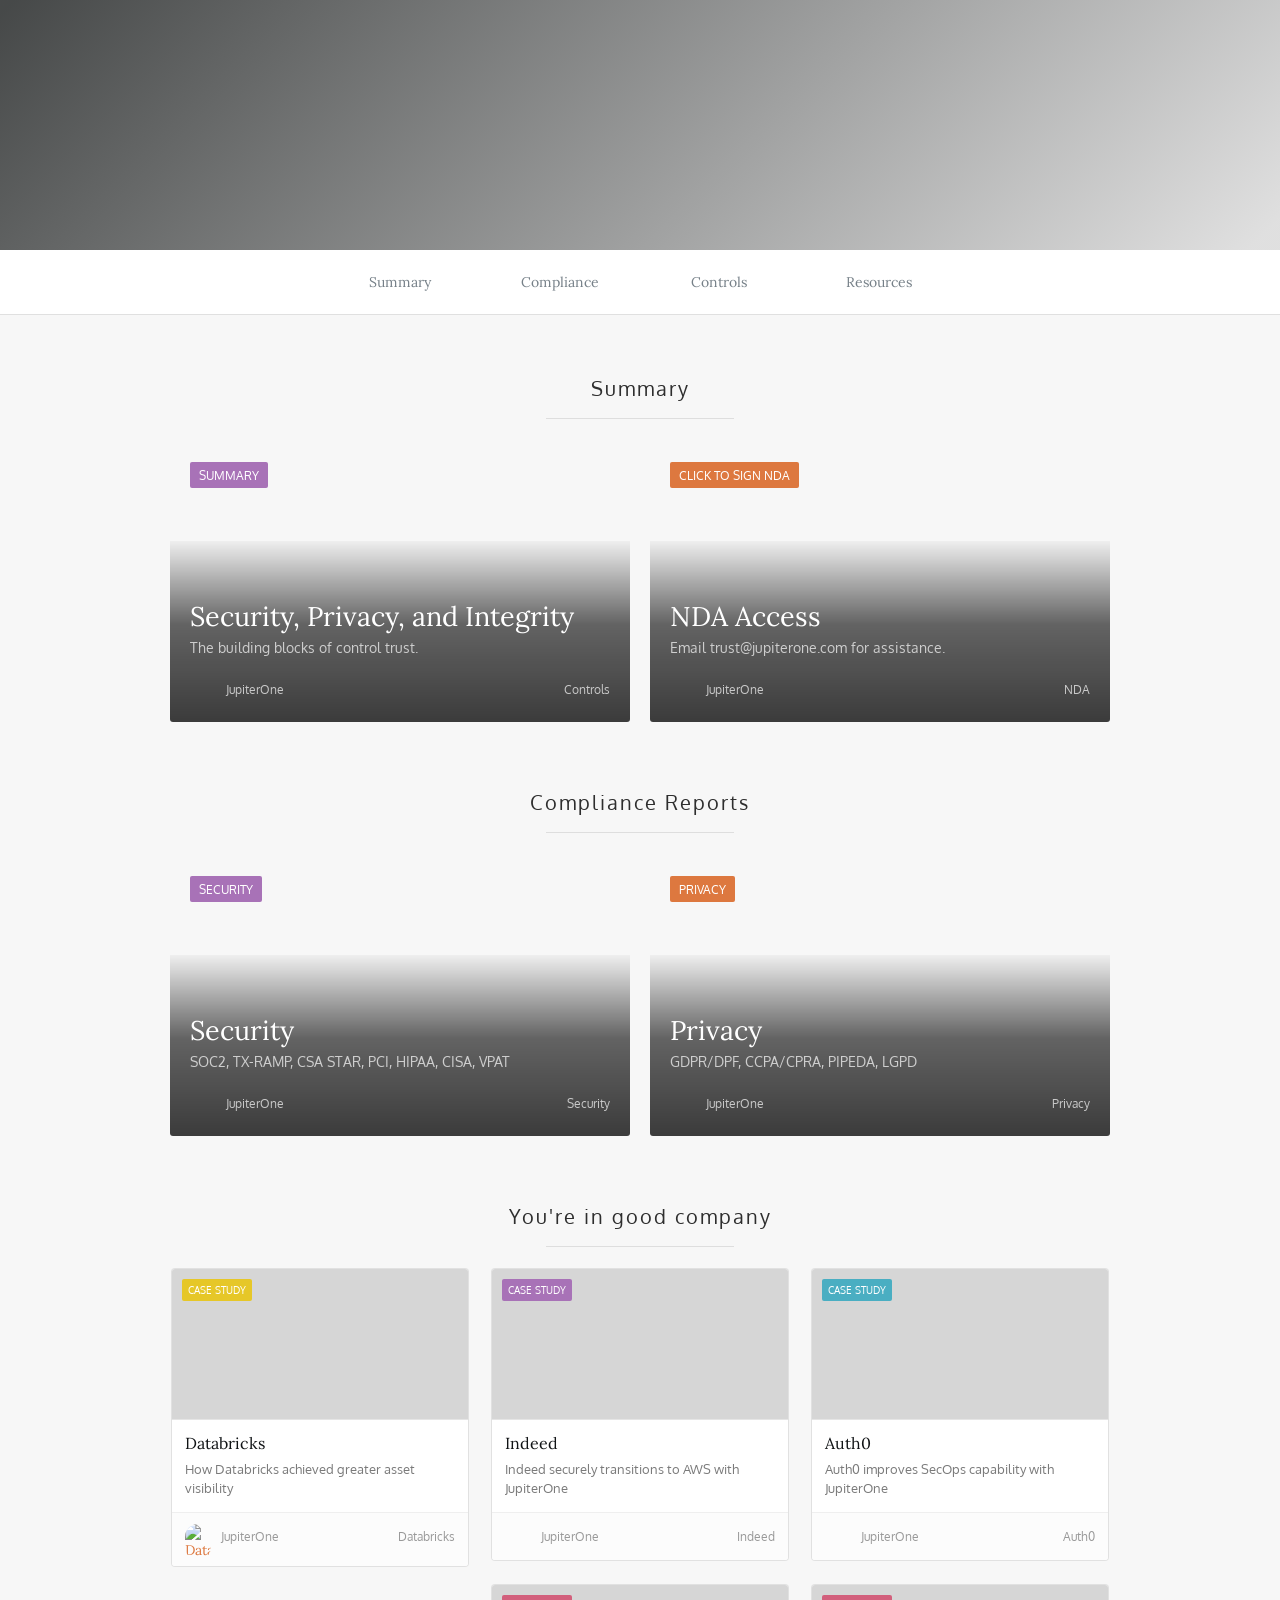
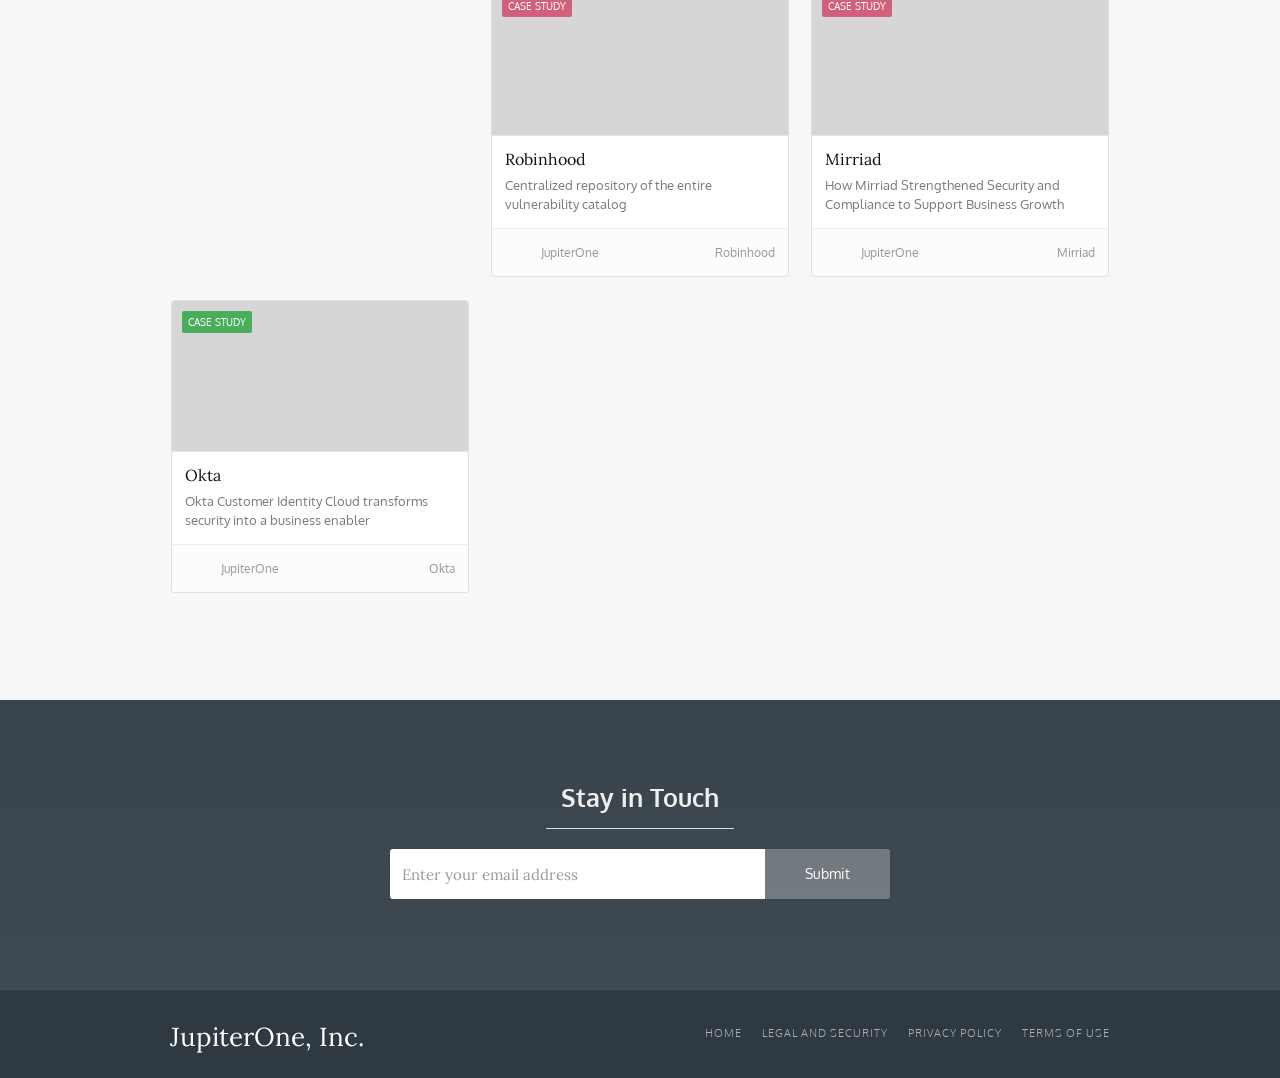
==== commit 2aa26151: "Update index.html" ====
--- a/index.html
+++ b/index.html
@@ -45,7 +45,7 @@
                      <div role="listitem" class="featuredthumbnail w-dyn-item w-col w-col-6"> <!-- thumbnails begin here -->
                         <a href="/trust/trust-controls.html" data-w-id="3c1b0055-dd47-cc77-5812-26c30ac7c948" class="featured-wrapper w-inline-block">
                            <div>
-                              <div style="background-color:#a872b7" class="category-tag-2">.Summary</div>
+                              <div style="background-color:#a872b7" class="category-tag-2">Summary</div>
                               <div style="background-image: url(&quot;https://cdn.prod.website-files.com/6285b9c0f95b5ea1e88356db/63dac755833efbbbdab03b5a_jupiterone_blog_query%20builder-p-1080.png&quot;); transform: translate3d(0px, 0px, 0px) scale3d(1, 1, 1) rotateX(0deg) rotateY(0deg) rotateZ(0deg) skew(0deg, 0deg); transform-style: preserve-3d;" class="featured-image"></div>
                            </div>
                            <div class="featured-text">
@@ -84,7 +84,7 @@
                </div> <!-- Closes <div class="w-dyn-list"> -->
             </div> <!-- Closes <div id="Latest-post" class="w-container"> -->
 
-<!--      <div id="posts" class="main-section bottom-padding"> <!-- posts begin here -->
+<!--      <div id="posts" class="main-section bottom-padding"> posts begin here -->
             <div id="Latest-post" class="w-container">
                <div class="section-heading"> <!-- sections begin here -->
                   <h2 class="section-title">Compliance Reports</h2>
@@ -242,12 +242,12 @@
                               <div class="thumbnail-date">Okta</div>
                            </div>
                         </a>
-                     </div>
-                  </div>
-               </div>
-            </div>
+                     </div> <!-- close listitem -->
+                  </div> <!-- closes <div class="w-dyn-list"> -->
+               </div> <!-- <div role="list" class="w-clearfix w-dyn-items w-row"> -->
+            </div> <!-- <div class="w-container"> -->
          </div>
-<!--      </div> <!-- this was added to increase the space between the content above and remove the bottom after -->
+
          <div class="main-section dark">
             <div class="w-container">
                <div class="section-heading">
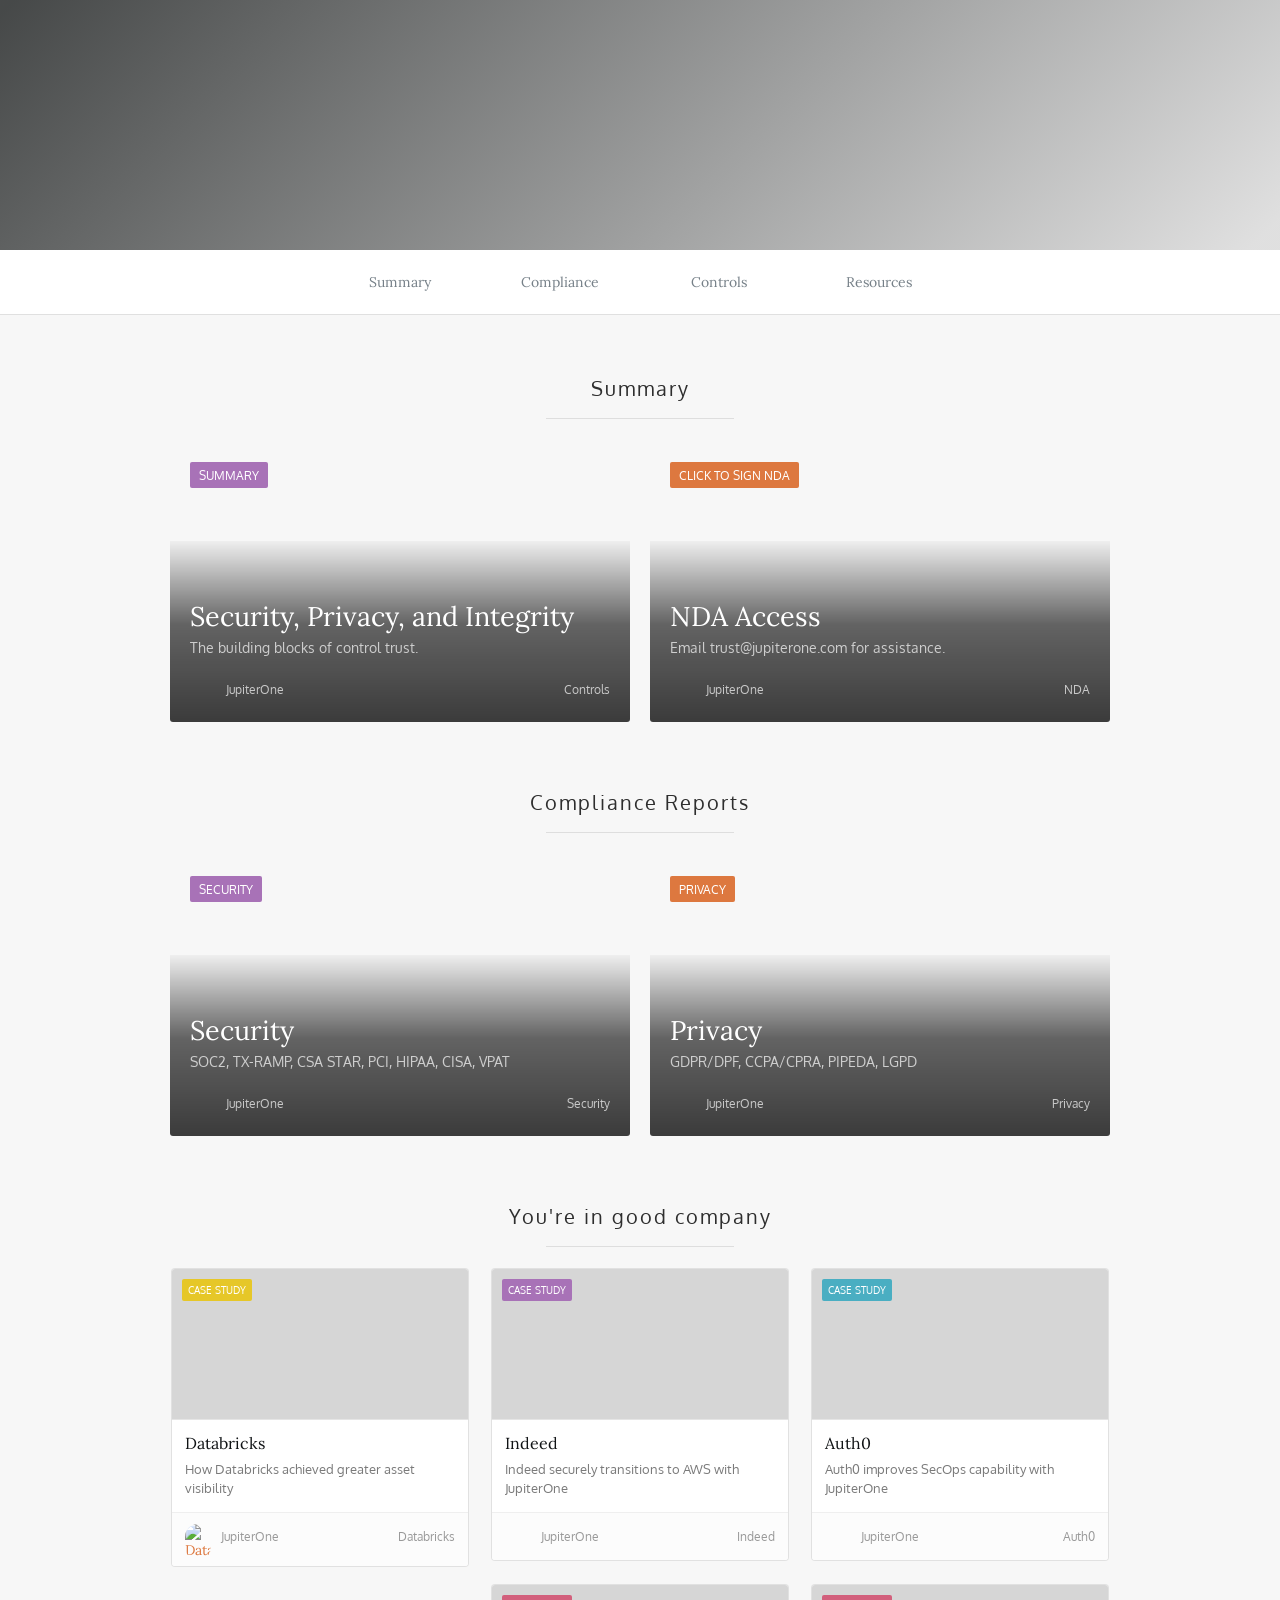
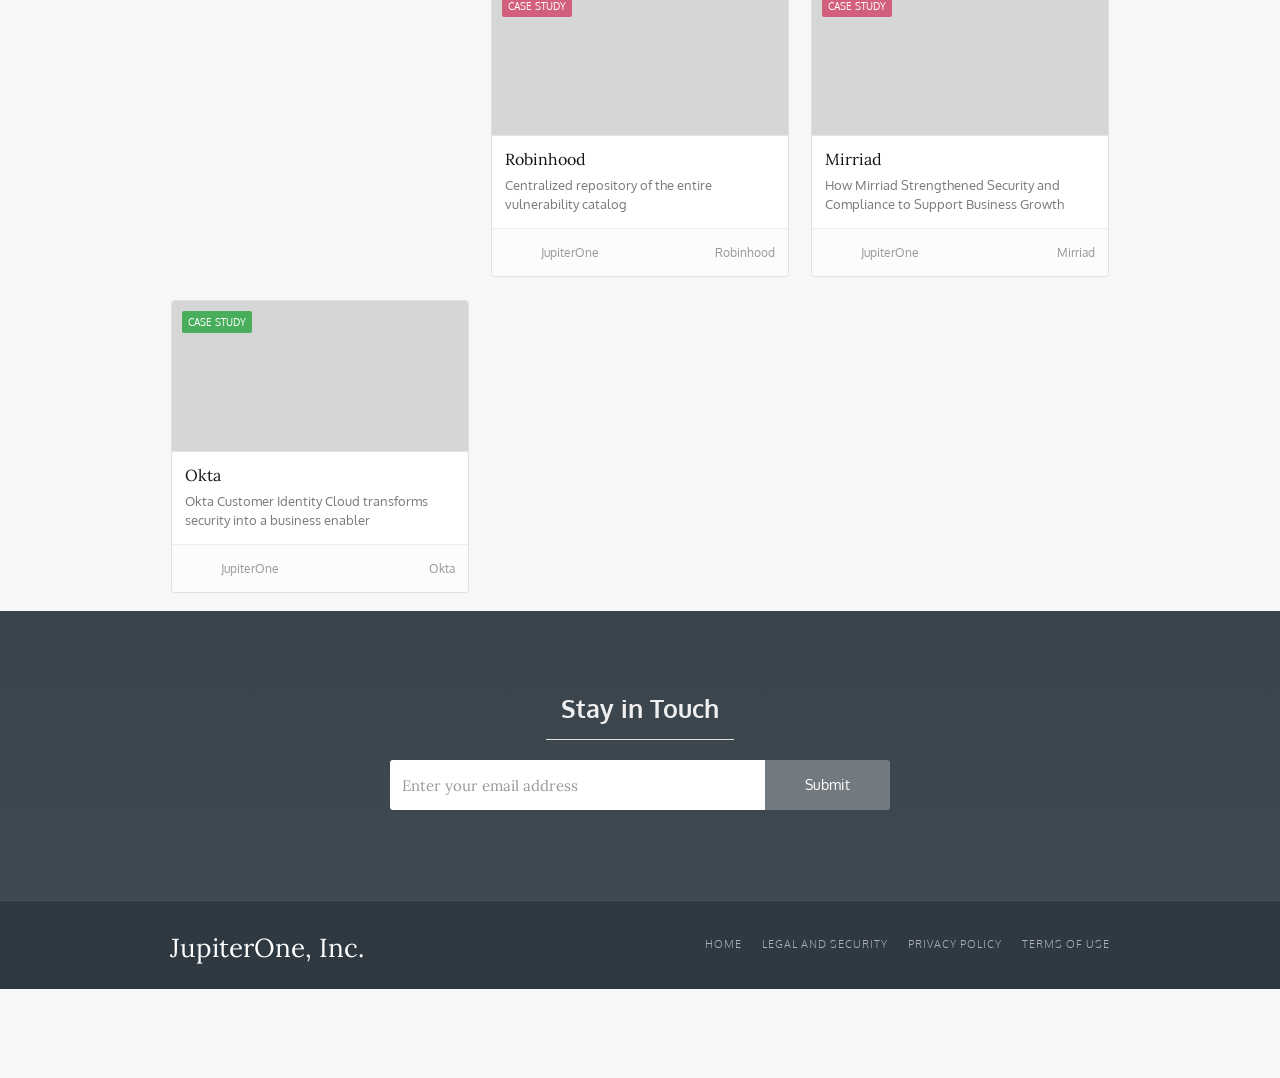
==== commit f85e853d: "Update index.html" ====
--- a/index.html
+++ b/index.html
@@ -84,7 +84,7 @@
                </div> <!-- Closes <div class="w-dyn-list"> -->
             </div> <!-- Closes <div id="Latest-post" class="w-container"> -->
 
-<!--      <div id="posts" class="main-section bottom-padding"> posts begin here -->
+<!--      <id="posts" class="main-section bottom-padding"> posts begin here -->
             <div id="Latest-post" class="w-container">
                <div class="section-heading"> <!-- sections begin here -->
                   <h2 class="section-title">Compliance Reports</h2>
@@ -246,7 +246,7 @@
                   </div> <!-- closes <div class="w-dyn-list"> -->
                </div> <!-- <div role="list" class="w-clearfix w-dyn-items w-row"> -->
             </div> <!-- <div class="w-container"> -->
-         </div>
+ <!--        </div> -->
 
          <div class="main-section dark">
             <div class="w-container">
@@ -280,6 +280,5 @@
                </div> <!-- closes w-container -->
             </div> <!-- closes footer-section -->
          </div> <!-- closes main section dark -->
-<!--      </div> -->
    </body>
 </html>
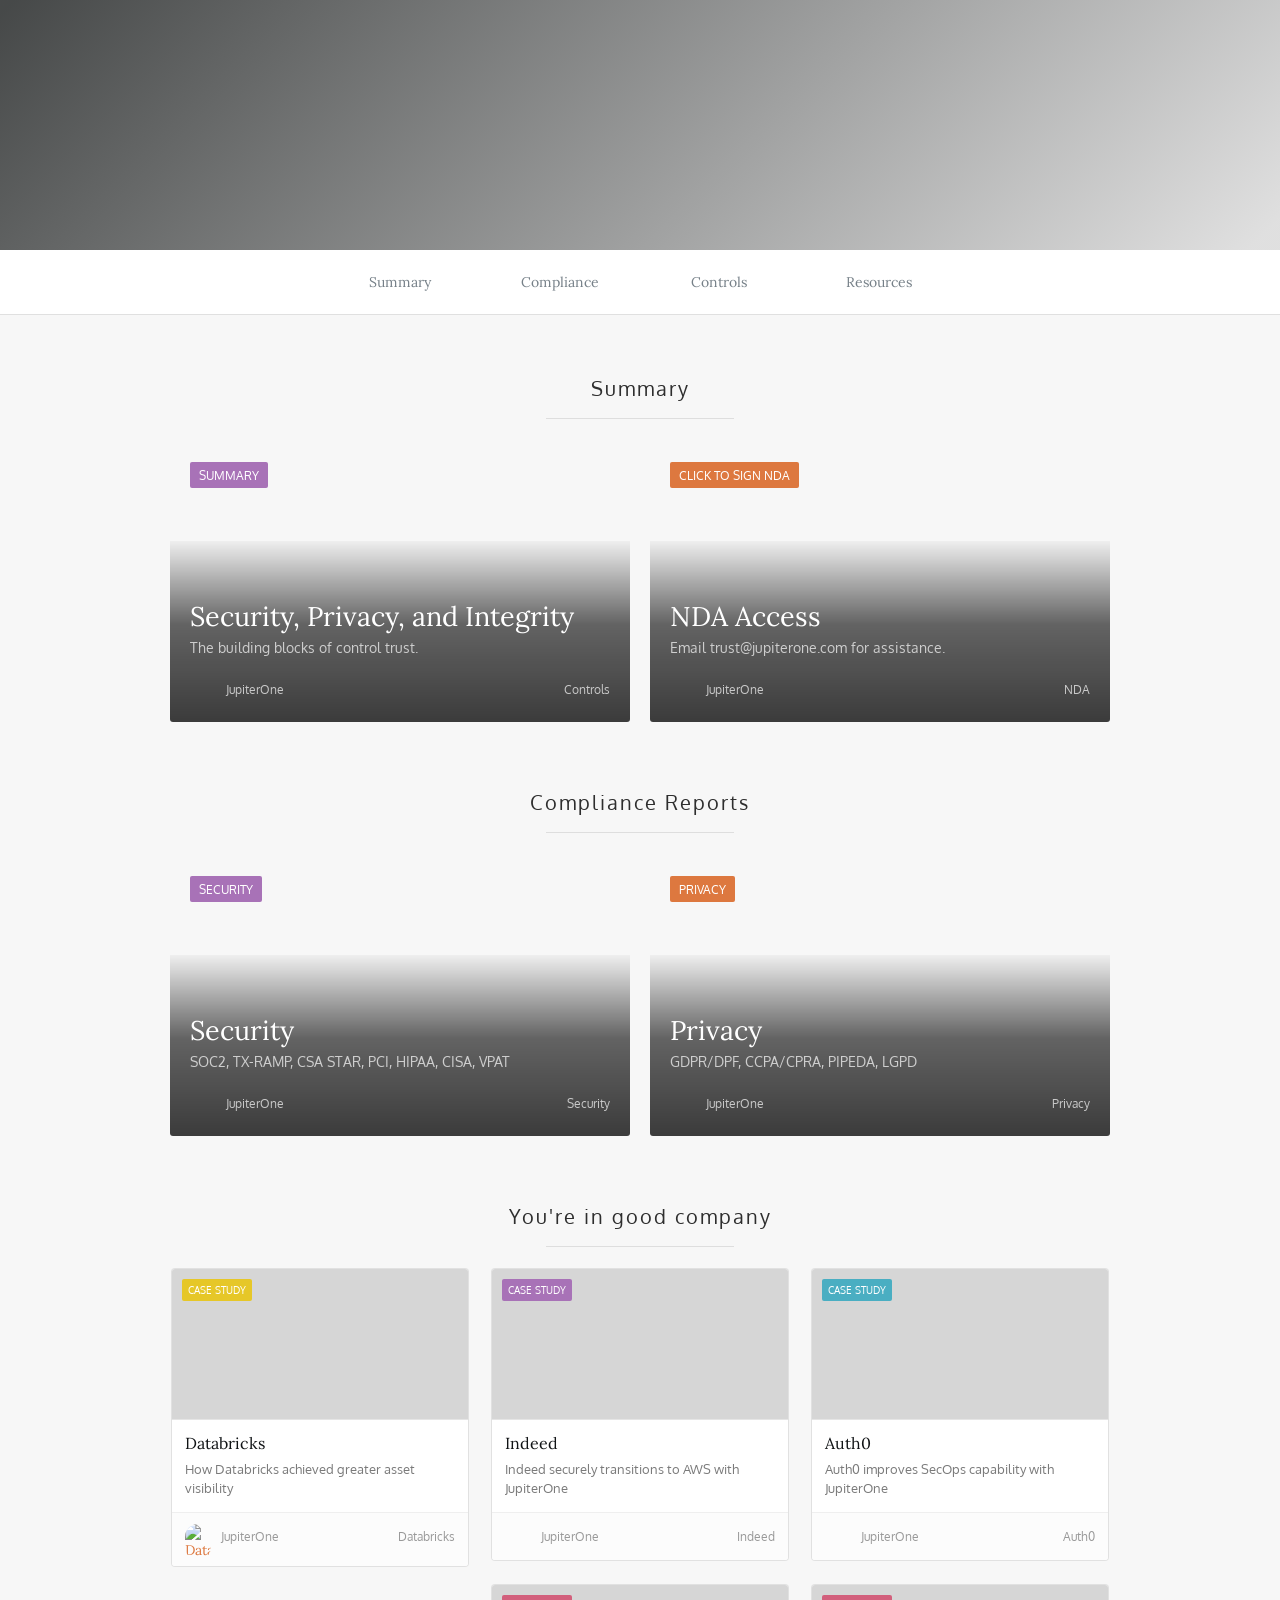
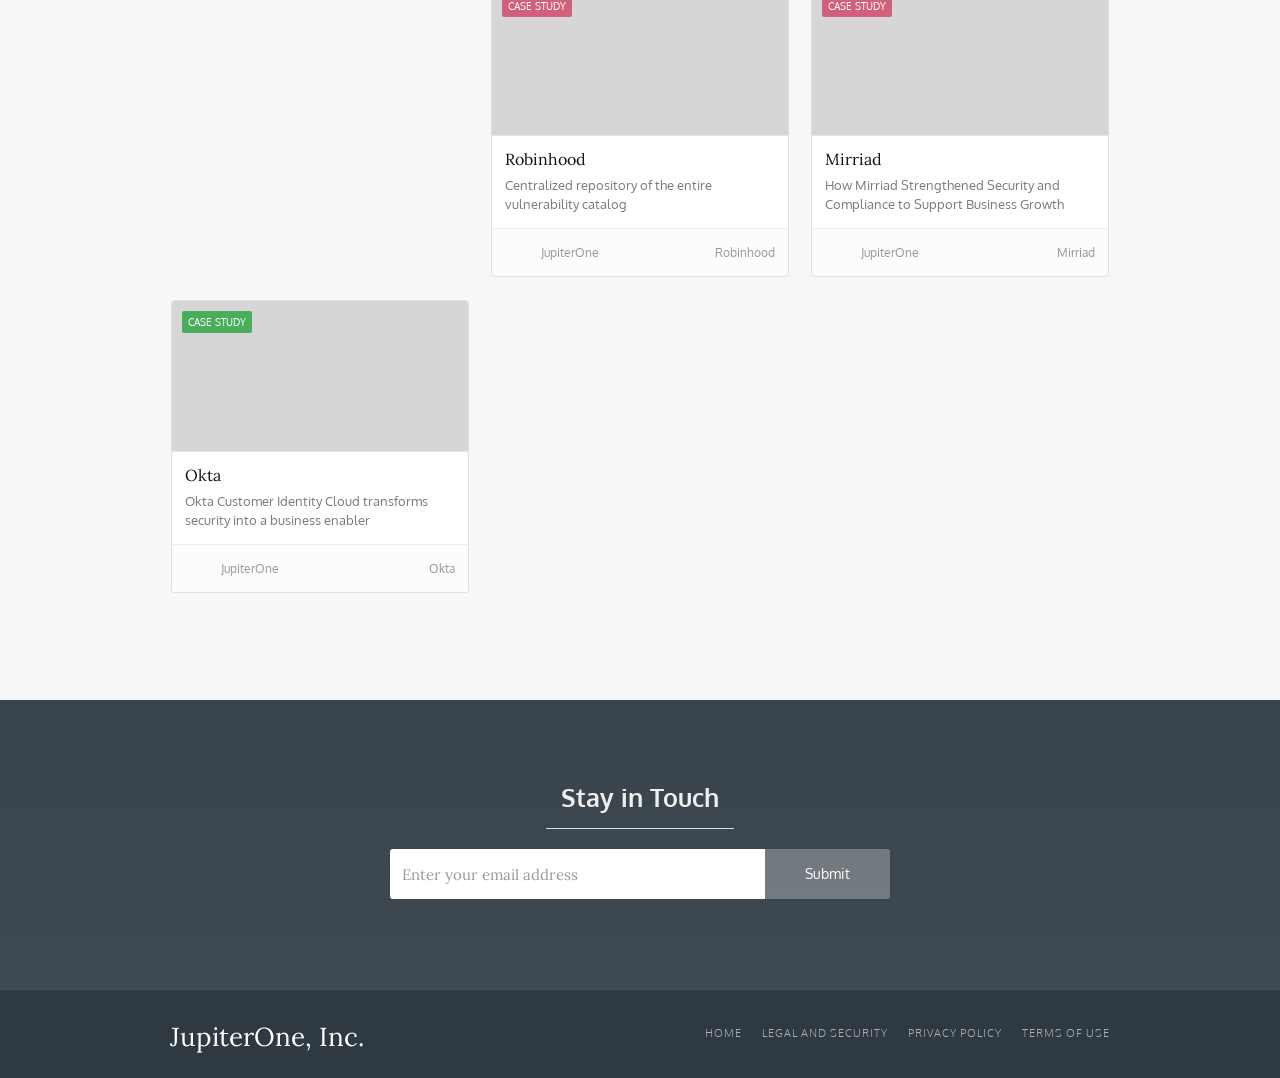
==== commit 03da53d4: "Update index.html" ====
--- a/index.html
+++ b/index.html
@@ -246,7 +246,7 @@
                   </div> <!-- closes <div class="w-dyn-list"> -->
                </div> <!-- <div role="list" class="w-clearfix w-dyn-items w-row"> -->
             </div> <!-- <div class="w-container"> -->
- <!--        </div> -->
+         </div> <!-- <div id="posts" class="main-section bottom-padding"> -->
 
          <div class="main-section dark">
             <div class="w-container">
